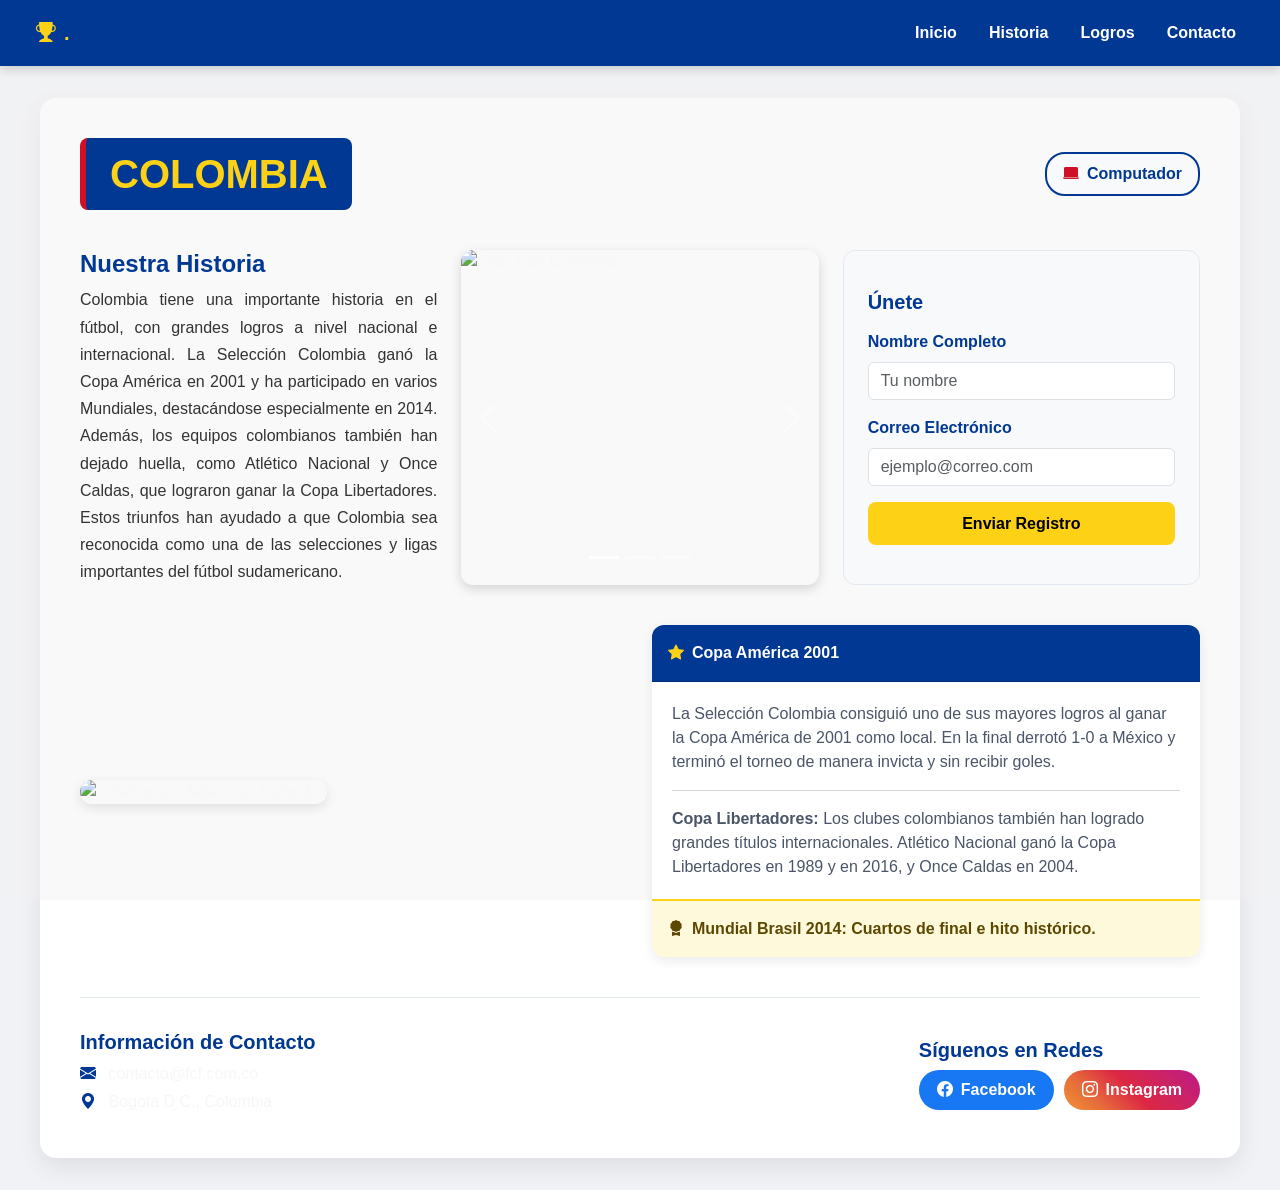
==== index.html @ 83dd9ba9 "Add files via upload" ====
<!doctype html>
<html lang="es">
  <head>
    <meta charset="utf-8">
    <meta name="viewport" content="width=device-width, initial-scale=1">
    <title>Selección Colombia</title>
    
    <!-- Iconos de Bootstrap -->
    <link rel="stylesheet" href="https://cdn.jsdelivr.net/npm/bootstrap-icons@1.11.3/font/bootstrap-icons.min.css">
    <!-- CSS de Bootstrap -->
    <link rel="stylesheet" href="./bootstrap.min.css">
    <!-- CSS Personalizado -->
    <link rel="stylesheet" href="stile.css">
  </head>
  <body>
      <!-- Video de Fondo en la parte superior -->
  

    <!-- Menú de navegación principal -->
    <nav class="navbar navbar-expand-lg sticky-top menu-principal">
      <div class="container-fluid">
        <!-- Logo de la página -->
        <a class="navbar-brand fw-bold texto-amarillo" href="#inicio">
          <i class="bi bi-trophy-fill me-2"></i>.
        </a>
        
        <!-- Botón para abrir el menú en celular -->
        <button class="navbar-toggler" type="button" data-bs-toggle="collapse" data-bs-target="#navbarNav">
          <span class="navbar-toggler-icon"></span>
        </button>
        
        <!-- Enlaces del menú -->
        <div class="collapse navbar-collapse" id="navbarNav">
          
          <ul class="navbar-nav ms-auto">
            <li class="nav-item"><a class="nav-link" href="#inicio">Inicio</a></li>
            <li class="nav-item"><a class="nav-link" href="#historia">Historia</a></li>
            <li class="nav-item"><a class="nav-link" href="#logros">Logros</a></li>
            <li class="nav-item"><a class="nav-link" href="#contacto">Contacto</a></li>
          </ul>
        </div>
      </div>
    </nav>

    <!-- Contenido principal -->
    <main class="contenedor-principal" id="inicio">
        <!-- Video de Fondo en la parte superior -->
    <div class="contenedor-video-fondo">
      <video autoplay muted loop playsinline id="videoFondo">
        <source src="img/videofondo.mp4" type="video/mp4">
      </video>
      <div class="overlay-video"></div>
    </div>
      
      <!-- Encabezado con título e indicador de dispositivo -->
      <header class="seccion-encabezado">
        
        <h1 class="titulo-principal">Colombia</h1>
        
        <!-- Indicador de tipo de pantalla -->
        <div class="indicador-pantalla">
          <span class="etiqueta-pantalla celular">
            <i class="bi bi-phone-fill"></i> Celular
          </span>
          <span class="etiqueta-pantalla tablet">
            <i class="bi bi-tablet-fill"></i> Tablet
          </span>
          <span class="etiqueta-pantalla computador">
            <i class="bi bi-laptop-fill"></i> Computador
          </span>
        </div>
      </header>

      <!-- Secciones de Historia, Carrusel y Formulario -->
      <section class="bloque-tres-columnas" id="historia">
        
        <!-- Encabezado de la seccion -->
        <h2 class="visually-hidden">Sección de Historia y Registro</h2>

        <!-- Texto de historia -->
        <article class="columna texto-historia">
          <h3 class="h4 titulo-subseccion">Nuestra Historia</h3>
          <p>
            Colombia tiene una importante historia en el fútbol, con grandes logros a nivel nacional e internacional. La Selección Colombia ganó la Copa América en 2001 y ha participado en varios Mundiales, destacándose especialmente en 2014. Además, los equipos colombianos también han dejado huella, como Atlético Nacional y Once Caldas, que lograron ganar la Copa Libertadores. Estos triunfos han ayudado a que Colombia sea reconocida como una de las selecciones y ligas importantes del fútbol sudamericano.
          </p>
          
        </article>

        <!-- Carrusel -->
        <div class="columna contenedor-carrusel">
          <div class="carousel slide" id="carousel-colombia" data-bs-ride="carousel">
            <div class="carousel-indicators">
              <button class="active" type="button" data-bs-target="#carousel-colombia" data-bs-slide-to="0"></button>
              <button type="button" data-bs-target="#carousel-colombia" data-bs-slide-to="1"></button>
              <button type="button" data-bs-target="#carousel-colombia" data-bs-slide-to="2"></button>
            </div>
            
            <!-- Imágenes -->
            <div class="carousel-inner">
              <div class="carousel-item active">
                <img class="d-block w-100" src="img/cr.jpg" alt="Foto 1 de Colombia">
              </div>
              <div class="carousel-item">
                <img class="d-block w-100" src="img/cy.jpg" alt="Foto 2 de Colombia">
              </div>
              <div class="carousel-item">
                <img class="d-block w-100" src="img/cr.jpg" alt="Foto 3 de Colombia">
              </div>
            </div>
            
            <!-- Botones anterior y siguiente -->
            <button class="carousel-control-prev" type="button" data-bs-target="#carousel-colombia" data-bs-slide="prev">
              <span class="carousel-control-prev-icon"></span>
            </button>
            <button class="carousel-control-next" type="button" data-bs-target="#carousel-colombia" data-bs-slide="next">
              <span class="carousel-control-next-icon"></span>
            </button>
          </div>
        </div>

        <!-- Formulario -->
        <div class="columna contenedor-formulario">
          <form action="#" method="post">
            <h3 class="h5 mb-3 fw-bold texto-azul">Únete</h3>
            
            <div class="mb-3">
              <label class="form-label" for="formNombre">Nombre Completo</label>
              <input class="form-control" type="text" id="formNombre" placeholder="Tu nombre" required>
            </div>

            <div class="mb-3">
              <label class="form-label" for="formEmail">Correo Electrónico</label>
              <input class="form-control" type="email" id="formEmail" placeholder="ejemplo@correo.com" required>
            </div>

            <button class="btn btn-primary" type="submit">Enviar Registro</button>
          </form>
        </div> 

      </section>

      <!-- Sección de Imagen destacada y Tarjeta de Logros -->
      <section class="bloque-dos-columnas" id="logros">
        <!-- Encabezado de la sección -->
        <h2 class="visually-hidden">Sección de Logros Principales</h2>

        <!-- Imagen destacada -->
        <div class="columna caja-imagen">
          <img src="img/CAAAAA.jpg" alt="Celebración Selección Colombia">
        </div>
        
        <!-- Tarjeta de logros -->
        <div class="columna caja-tarjeta">
          <div class="card tarjeta-animada">
            <div class="card-header">
              <i class="bi bi-star-fill texto-amarillo me-2"></i>Copa América 2001
            </div>
            <div class="card-body">
              <p class="card-text">
                La Selección Colombia consiguió uno de sus mayores logros al ganar la Copa América de 2001 como local. En la final derrotó 1-0 a México y terminó el torneo de manera invicta y sin recibir goles.
              </p>
              <hr>
              <p class="card-text">
                <strong>Copa Libertadores:</strong> Los clubes colombianos también han logrado grandes títulos internacionales. Atlético Nacional ganó la Copa Libertadores en 1989 y en 2016, y Once Caldas en 2004.
              </p>
            </div>
            <div class="card-footer">
              <i class="bi bi-award-fill me-2"></i>Mundial Brasil 2014: Cuartos de final e hito histórico.
            </div>
          </div>
        </div>
      </section>

      <!-- Pie de página con contacto y redes -->
      <footer class="pie-pagina" id="contacto">
        <!-- Datos de contacto -->
        <div class="info-contacto">
          <h3 class="h5">Información de Contacto</h3>
          <p><i class="bi bi-envelope-fill me-2 texto-azul"></i> contacto@fcf.com.co</p>
          <p><i class="bi bi-geo-alt-fill me-2 texto-azul"></i> Bogotá D.C., Colombia</p>
        </div>

        <!-- Enlaces a redes sociales -->
        <div class="redes-sociales">
          <h3 class="h5">Síguenos en Redes</h3>
          <div class="grupo-botones">
            <a href="https://www.facebook.com/FCFSeleccionColombia" target="_blank" rel="noopener noreferrer" class="boton-red facebook">
              <i class="bi bi-facebook"></i> Facebook
            </a>
            <a href="https://www.instagram.com/fcfseleccioncol" target="_blank" rel="noopener noreferrer" class="boton-red instagram">
              <i class="bi bi-instagram"></i> Instagram
            </a>
          </div>
        </div>
      </footer>

    </main>

    <!-- Archivo JS de Bootstrap -->
    <script src="./bootstrap.bundle.min.js"></script>
  </body>
</html>
---- stile.css ----
/* Desplazamiento suave al hacer clic en enlaces */
html {
  scroll-behavior: smooth;
}
/* Variables con colores principales */
:root {
  --amarillo-colombia: #fcd116;
  --azul-colombia: #003893;
  --rojo-colombia: #ce1126;
  --fondo-claro: #f8f9fa;
  --texto-oscuro: #f8f6f6;
}


/* Configuración del Video de Fondo */
.contenedor-video-fondo {
  position: fixed;
  top: 0;
  left: 0;
  width: 100%;
  height: 100vh;
  z-index: -1;
  overflow: hidden;
}

#videoFondo {
  width: 100%;
  height: 100%;
  object-fit: cover;
}

/* Capa oscura transparente sobre el video para facilitar la lectura */
.overlay-video {
  position: absolute;
  top: 0;
  left: 0;
  width: 100%;
  height: 100%;
  background: rgba(243, 240, 240, 0.4);
}

/* Ajuste del contenedor central para dar transparencia/contraste */
.contenedor-principal {
  position: relative;
  z-index: 1;
  background: rgba(255, 255, 255, 0.95); /* Hace la tarjeta ligeramente traslúcida sobre el video */
}
/* Estilos base de la pagina */
body {
  background-color: #f0f2f5;
  font-family: 'Segoe UI', Tahoma, Geneva, Verdana, sans-serif;
  color: var(--texto-oscuro);
  margin: 0;
  animation: aparecer 0.8s ease-in-out;
}
/* Animacion de entrada de la pagina */
@keyframes aparecer {
  from { opacity: 0; transform: translateY(10px); }
  to { opacity: 1; transform: translateY(0); }
}

/* Animacion de pulso para el titulo */
@keyframes efectoBrillo {
  0% { box-shadow: 0 4px 10px rgba(0, 56, 147, 0.2); }
  50% { box-shadow: 0 4px 20px rgba(252, 209, 22, 0.5); }
  100% { box-shadow: 0 4px 10px rgba(0, 56, 147, 0.2); }
}

/* Estilos del menu de navegacion */
.menu-principal {
  background-color: var(--azul-colombia);
  box-shadow: 0 4px 10px rgba(0, 0, 0, 0.15);
  padding: 0.8rem 1.5rem;
}

.texto-amarillo {
  color: var(--amarillo-colombia) !important;
}

.menu-principal .nav-link {
  color: #ffffff !important;
  font-weight: 600;
  margin-left: 1rem;
  transition: color 0.3s ease, transform 0.2s ease;
}

/* Efecto al pasar el mouse en los enlaces del menu*/
.menu-principal .nav-link:hover {
  color: var(--amarillo-colombia) !important;
  transform: translateY(-2px);
}

.navbar-toggler {
  background-color: var(--amarillo-colombia);
}

/* Contenedor blanco central */
.contenedor-principal {
  max-width: 1200px;
  margin: 2rem auto;
  background: #ffffff;
  padding: 2.5rem;
  border-radius: 16px;
  box-shadow: 0 10px 25px rgba(0, 0, 0, 0.08);
  display: flex;
  flex-direction: column;
  gap: 2.5rem;
}

/* Seccion de titulo */
.seccion-encabezado {
  display: flex;
  justify-content: space-between;
  align-items: center;
  flex-wrap: wrap;
  gap: 1rem;
}

/* Titulo con animacion */
.titulo-principal {
  background-color: var(--azul-colombia);
  color: var(--amarillo-colombia);
  padding: 12px 24px;
  border-radius: 8px;
  font-weight: 800;
  text-transform: uppercase;
  border-left: 6px solid var(--rojo-colombia);
  margin: 0;
  animation: efectoBrillo 3s infinite;
}

.texto-azul {
  color: var(--azul-colombia);
}

/* Etiqueta indicadora de pantalla */
.etiqueta-pantalla {
  display: none;
  align-items: center;
  gap: 8px;
  padding: 8px 16px;
  border-radius: 20px;
  font-weight: 700;
  background-color: #f8f9fa;
  color: var(--azul-colombia);
  border: 2px solid var(--azul-colombia);
}

.etiqueta-pantalla i {
  color: var(--rojo-colombia);
}

/* Detección de dispositivos según pantalla */
@media (max-width: 767.98px) {
  .celular { display: inline-flex; }
}

@media (min-width: 768px) and (max-width: 991.98px) {
  .tablet { display: inline-flex; }
}

@media (min-width: 992px) {
  .computador { display: inline-flex; }
}

/* Flexbox para 3 columnas */
.bloque-tres-columnas {
  display: flex;
  flex-wrap: wrap;
  gap: 1.5rem;
  align-items: stretch;
}

.bloque-tres-columnas .columna {
  flex: 1 1 280px;
}

.titulo-subseccion {
  color: var(--azul-colombia);
  font-weight: 700;
}

.texto-historia p {
  color: #333333;
  line-height: 1.7;
  text-align: justify;
  margin: 0;
}

/* Estilos del carrusel */
.contenedor-carrusel .carousel {
  border-radius: 12px;
  overflow: hidden;
  box-shadow: 0 4px 12px rgba(0, 0, 0, 0.15);
  height: 100%;
}

.carousel-item img {
  object-fit: cover;
  height: 100%;
  min-height: 260px;
}

/* Estilos del formulario */
.contenedor-formulario form {
  background-color: var(--fondo-claro);
  padding: 1.5rem;
  border-radius: 12px;
  border: 1px solid #e2e8f0;
  height: 100%;
  display: flex;
  flex-direction: column;
  justify-content: center;
}

.form-label {
  font-weight: 600;
  color: var(--azul-colombia);
}

.btn-primary {
  background-color: var(--amarillo-colombia) !important;
  color: #000000 !important;
  font-weight: 700;
  border: none;
  width: 100%;
  padding: 0.6rem;
  border-radius: 8px;
  transition: all 0.3s ease;
}

/* Efecto hover del botón de envío */
.btn-primary:hover {
  background-color: #e5bd0e !important;
  transform: translateY(-2px);
  box-shadow: 0 4px 12px rgba(252, 209, 22, 0.4);
}

/* Flexbox para 2 columnas */
.bloque-dos-columnas {
  display: flex;
  flex-wrap: wrap;
  gap: 1.5rem;
  align-items: center;
}

.bloque-dos-columnas .columna {
  flex: 1 1 350px;
}

/* Imagen con efecto zoom al pasar el raton */
.caja-imagen img {
  width: 100%;
  border-radius: 12px;
  box-shadow: 0 4px 12px rgba(0, 0, 0, 0.1);
  object-fit: cover;
  transition: transform 0.4s ease;
}

.caja-imagen img:hover {
  transform: scale(1.02);
}

/* Tarjeta con efecto hover de elevacion */
.card {
  border: none;
  border-radius: 12px;
  overflow: hidden;
  box-shadow: 0 4px 12px rgba(0, 0, 0, 0.08);
  transition: transform 0.3s ease, box-shadow 0.3s ease;
}

.tarjeta-animada:hover {
  transform: translateY(-4px);
  box-shadow: 0 8px 20px rgba(0, 0, 0, 0.12);
}

.card-header {
  background-color: var(--azul-colombia);
  color: #ffffff;
  font-weight: 700;
  padding: 1rem;
}

.card-body {
  background-color: #ffffff;
  padding: 1.25rem;
  color: #4a5568;
}

.card-footer {
  background-color: #fff9db;
  border-top: 2px solid var(--amarillo-colombia);
  color: #5c4800;
  font-weight: 600;
  padding: 1rem;
}

/* Pie de pagina */
.pie-pagina {
  display: flex;
  flex-wrap: wrap;
  justify-content: space-between;
  align-items: center;
  gap: 1.5rem;
  padding-top: 2rem;
  border-top: 1px solid #e2e8f0;
}

.pie-pagina h3 {
  color: var(--azul-colombia);
  font-weight: 700;
}

.pie-pagina p {
  margin: 0.25rem 0;
}

.grupo-botones {
  display: flex;
  gap: 10px;
}

/* Botones de redes sociales */
.boton-red {
  display: inline-flex;
  align-items: center;
  gap: 8px;
  padding: 8px 18px;
  border-radius: 25px;
  color: #ffffff !important;
  font-weight: 600;
  text-decoration: none;
  transition: transform 0.3s ease, box-shadow 0.3s ease;
}

.boton-red:hover {
  transform: translateY(-3px);
  box-shadow: 0 5px 15px rgba(0, 0, 0, 0.2);
}

.boton-red.facebook {
  background-color: #1877f2;
}

.boton-red.instagram {
  background: linear-gradient(45deg, #f09433 0%, #e6683c 25%, #dc2743 50%, #cc2366 75%, #bc1888 100%);
}
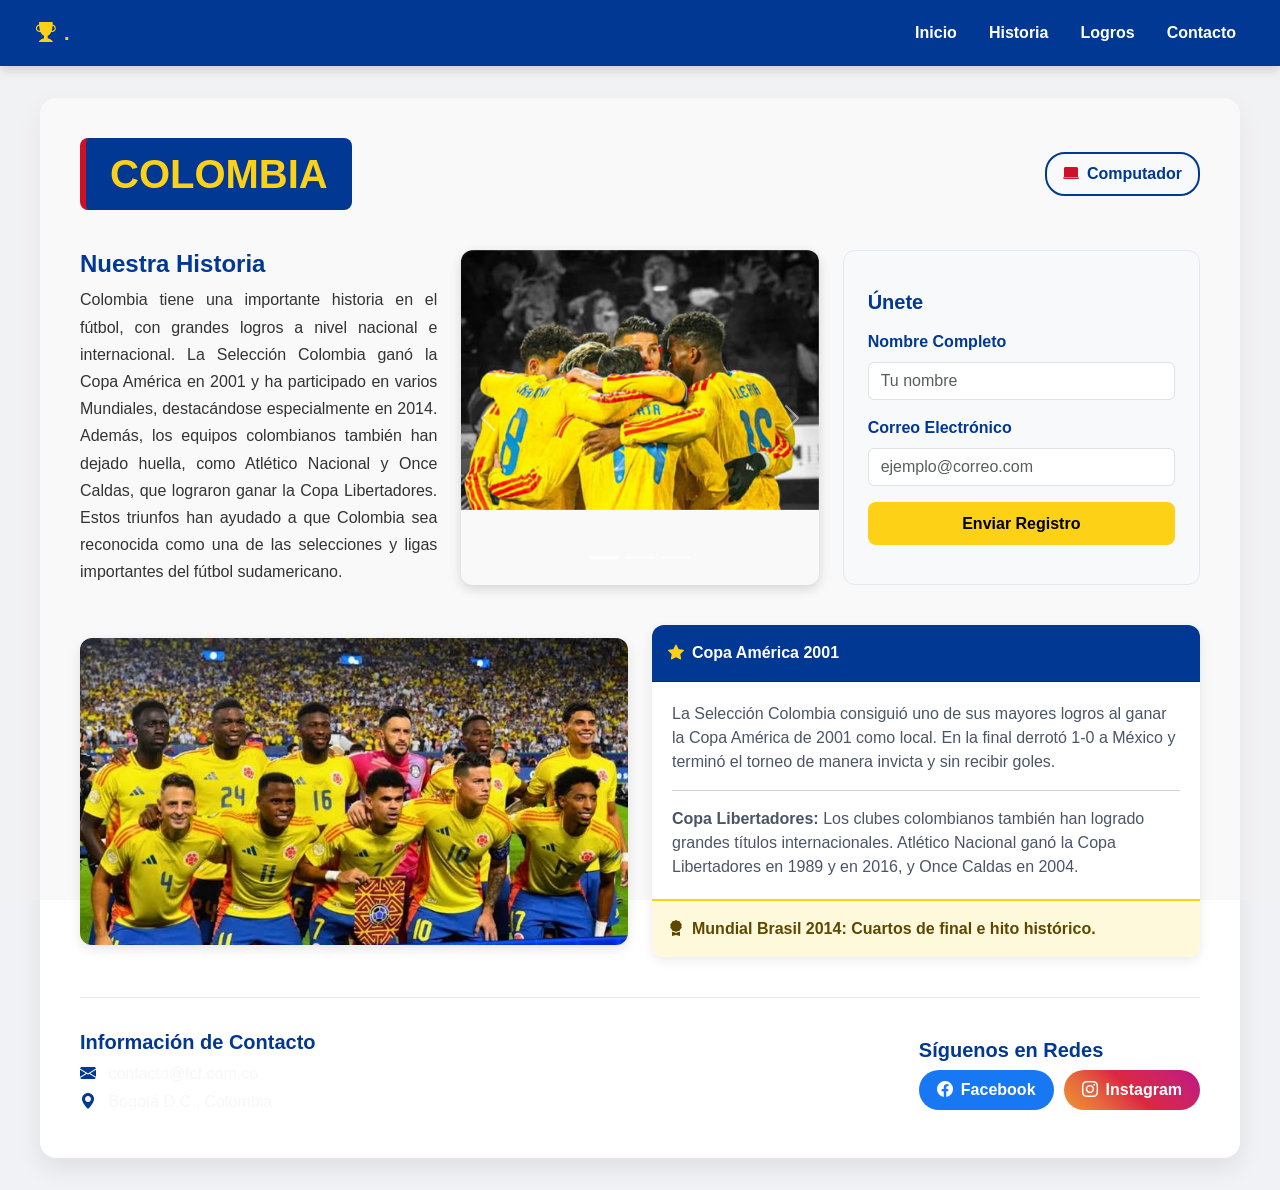
==== commit 45432baa: "Update index.html" ====
--- a/index.html
+++ b/index.html
@@ -47,7 +47,7 @@
         <!-- Video de Fondo en la parte superior -->
     <div class="contenedor-video-fondo">
       <video autoplay muted loop playsinline id="videoFondo">
-        <source src="img/videofondo.mp4" type="video/mp4">
+        <source src="videofondo.mp4" type="video/mp4">
       </video>
       <div class="overlay-video"></div>
     </div>
@@ -98,13 +98,13 @@
             <!-- Imágenes -->
             <div class="carousel-inner">
               <div class="carousel-item active">
-                <img class="d-block w-100" src="img/cr.jpg" alt="Foto 1 de Colombia">
+                <img class="d-block w-100" src="cr.jpg" alt="Foto 1 de Colombia">
               </div>
               <div class="carousel-item">
-                <img class="d-block w-100" src="img/cy.jpg" alt="Foto 2 de Colombia">
+                <img class="d-block w-100" src="cy.jpg" alt="Foto 2 de Colombia">
               </div>
               <div class="carousel-item">
-                <img class="d-block w-100" src="img/cr.jpg" alt="Foto 3 de Colombia">
+                <img class="d-block w-100" src="cr.jpg" alt="Foto 3 de Colombia">
               </div>
             </div>
             
@@ -146,7 +146,7 @@
 
         <!-- Imagen destacada -->
         <div class="columna caja-imagen">
-          <img src="img/CAAAAA.jpg" alt="Celebración Selección Colombia">
+          <img src="CAAAAA.jpg" alt="Celebración Selección Colombia">
         </div>
         
         <!-- Tarjeta de logros -->
@@ -199,4 +199,4 @@
     <!-- Archivo JS de Bootstrap -->
     <script src="./bootstrap.bundle.min.js"></script>
   </body>
-</html>+</html>
